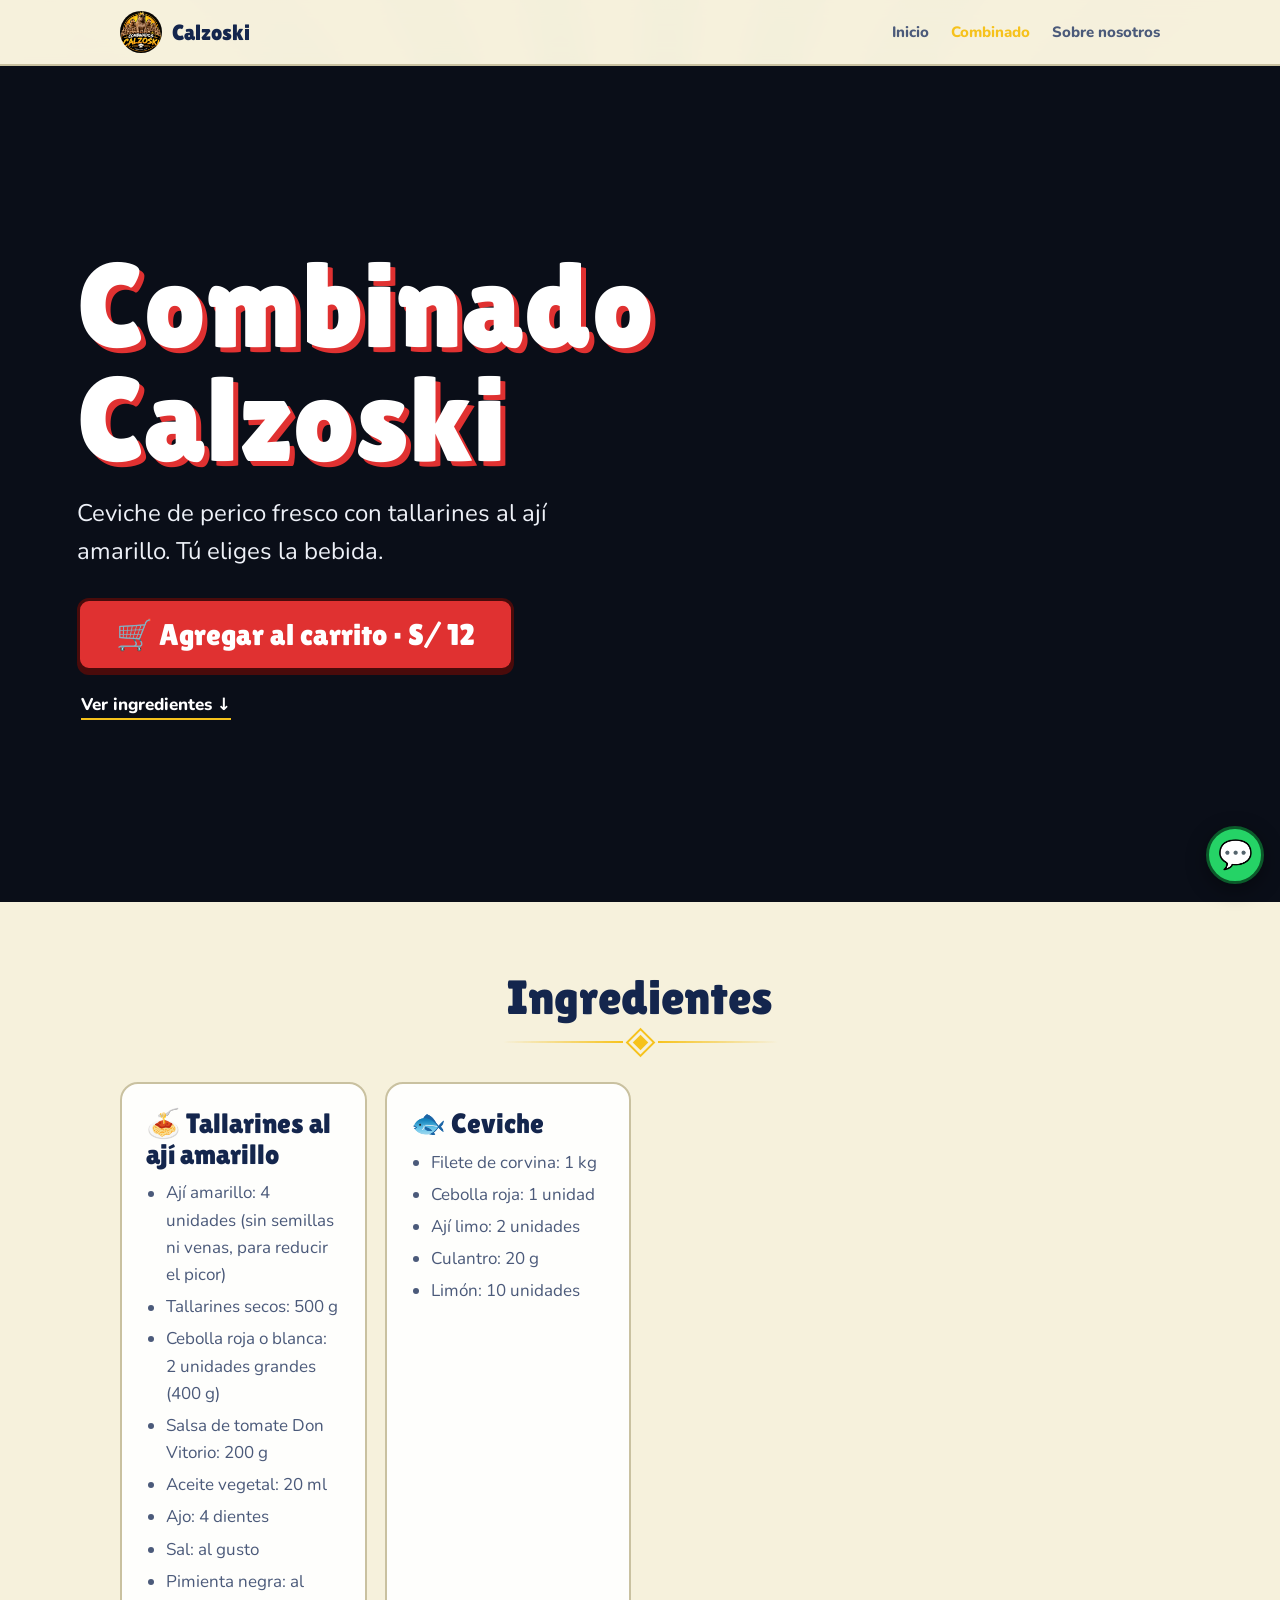
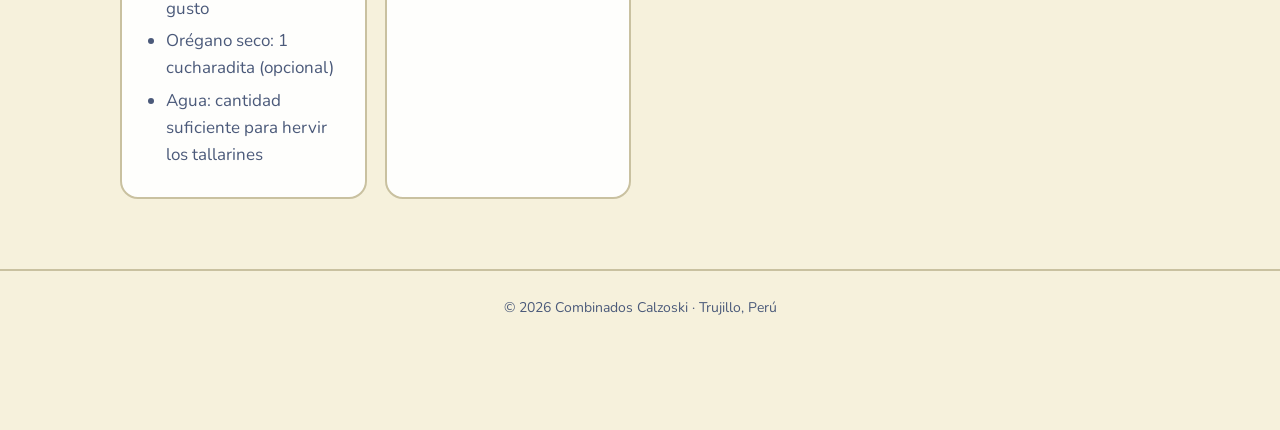
==== combinado.html @ b25fcb8b "Add files via upload" ====
<!DOCTYPE html>
<html lang="es"><head><meta charset="utf-8"><meta name="viewport" content="width=device-width, initial-scale=1, viewport-fit=cover">
<title>Combinado | Combinados Chapala</title>
<link rel="icon" href="logo.png">
<link rel="preconnect" href="https://fonts.googleapis.com"><link rel="preconnect" href="https://fonts.gstatic.com" crossorigin>
<link href="https://fonts.googleapis.com/css2?family=Lilita+One&family=Nunito:wght@400;600;800&display=swap" rel="stylesheet">
<link rel="stylesheet" href="style.css"></head>
<body>

<header><div class="wrap nav"><a class="brand" href="index.html"><img src="logo.png" alt=""><span>Calzoski</span></a><nav><a href="index.html">Inicio</a><a href="combinado.html" aria-current=page>Combinado</a><a href="nosotros.html">Sobre nosotros</a></nav></div></header>
<main><div class="full" id="grid" data-cats="Combinado" data-title="Combinado Calzoski" data-desc="Ceviche de perico fresco con tallarines al ají amarillo. Tú eliges la bebida."></div>
<section id="ingredientes"><div class="wrap"><div class="title"><h2>Ingredientes</h2><div class="orn"><b></b></div></div><div class="grid ing">
<div class="box"><h3>🍝 Tallarines al ají amarillo</h3><ul><li>Ají amarillo: 4 unidades (sin semillas ni venas, para reducir el picor)</li><li>Tallarines secos: 500 g</li><li>Cebolla roja o blanca: 2 unidades grandes (400 g)</li><li>Salsa de tomate Don Vitorio: 200 g</li><li>Aceite vegetal: 20 ml</li><li>Ajo: 4 dientes</li><li>Sal: al gusto</li><li>Pimienta negra: al gusto</li><li>Orégano seco: 1 cucharadita (opcional)</li><li>Agua: cantidad suficiente para hervir los tallarines</li></ul></div>
<div class="box"><h3>🐟 Ceviche</h3><ul><li>Filete de corvina: 1 kg</li><li>Cebolla roja: 1 unidad</li><li>Ají limo: 2 unidades</li><li>Culantro: 20 g</li><li>Limón: 10 unidades</li></ul></div></div></div></section></main>
<footer><div class="wrap">© 2026 Combinados Calzoski · Trujillo, Perú</div></footer>
<script src="app.js"></script></body></html>
---- style.css ----
:root{--bg:#10141d;--panel:#18202e;--line:#2c3a55;--text:#f6f1dc;--muted:#a9b3c7;--red:#e03131;--navy:#14346e;--cream:#f6f1dc;--teal:#5fb8b4;--gold:#f6c21c;
color-scheme:dark;box-sizing:border-box;padding-top:env(safe-area-inset-top,0px);padding-bottom:env(safe-area-inset-bottom,0px)}
@media (prefers-color-scheme:dark){:root:not([data-theme="light"]){--bg:#10141d}}
@media (prefers-color-scheme:light){:root:not([data-theme="dark"]){--bg:#f6f1dc;--panel:#ffffff;--line:#c9c1a0;--text:#14264d;--muted:#4b5a7a;color-scheme:light}}
:root[data-theme="light"]{--bg:#f6f1dc;--panel:#fff;--line:#c9c1a0;--text:#14264d;--muted:#4b5a7a;color-scheme:light}
:root[data-theme="dark"]{--bg:#10141d}
*{box-sizing:border-box}
html{scroll-behavior:smooth;scroll-padding-top:calc(72px + env(safe-area-inset-top,0px))}
body{margin:0;background:var(--bg);color:var(--text);font:400 17px/1.6 Nunito,system-ui,sans-serif;overflow-x:hidden}
body.lock{overflow:hidden}
h1,h2,h3{font-family:'Lilita One',Impact,sans-serif;font-weight:400;line-height:1.1;margin:0}
a{color:inherit}
:focus-visible{outline:3px solid var(--gold);outline-offset:3px}
.wrap{max-width:1080px;margin:0 auto;padding:0 20px}

/* ---------- Pantalla de carga ---------- */
#loader{position:fixed;inset:0;z-index:100;background:#0c1018;display:grid;place-items:center;text-align:center;color:#f6f1dc;transition:opacity .7s,visibility .7s;cursor:pointer;padding:24px}
#loader.out{opacity:0;visibility:hidden}
.burst{position:absolute;inset:-30%;background:repeating-conic-gradient(from 0deg,#1f4f57 0 7.5deg,#0c1018 7.5deg 15deg);opacity:.55;animation:spin 60s linear infinite;mask:radial-gradient(circle,#000 0,transparent 62%);-webkit-mask:radial-gradient(circle,#000 0,transparent 62%)}
@keyframes spin{to{transform:rotate(360deg)}}
.ld{position:relative;width:min(380px,86vw)}
.ld img{width:100%;border-radius:50%;display:block;animation:bob 2.4s ease-in-out infinite;box-shadow:0 0 60px #e0313166}
@keyframes bob{50%{transform:translateY(-10px) rotate(-1.5deg)}}
.bar{margin:28px auto 10px;height:10px;border:2px solid var(--gold);border-radius:99px;padding:2px;background:#0006}
.bar i{display:block;height:100%;width:0;border-radius:99px;background:linear-gradient(90deg,var(--red),var(--gold))}
.pct{font:400 15px 'Lilita One';color:var(--gold);display:flex;justify-content:space-between}
.tip{min-height:3.2em;margin-top:14px;color:#cfd6e6;font-size:15px}
.enter{margin-top:6px;font:400 22px 'Lilita One';color:var(--gold);letter-spacing:.04em;opacity:0;animation:none}
.ready .enter{opacity:1;animation:blink 1.4s ease-in-out infinite}
.ready .bar,.ready .pct{opacity:.35}
@keyframes blink{50%{opacity:.35}}

/* ---------- Cabecera ---------- */
header{position:sticky;top:env(safe-area-inset-top,0px);z-index:20;background:color-mix(in srgb,var(--bg) 88%,transparent);backdrop-filter:blur(10px);border-bottom:2px solid var(--line)}
body::before{content:"";position:fixed;inset:0 0 auto;height:env(safe-area-inset-top,0px);z-index:21;background:var(--bg)}
.nav{display:flex;align-items:center;justify-content:space-between;height:64px}
.brand{display:flex;align-items:center;gap:10px;text-decoration:none;font:400 22px 'Lilita One'}
.brand img{width:42px;height:42px;border-radius:50%}
.nav nav{display:flex;gap:22px}
.nav nav a{text-decoration:none;font-weight:800;font-size:15px;color:var(--muted)}
.nav nav a:hover{color:var(--gold)}
@media(max-width:640px){.nav nav{display:none}}

/* ---------- Hero ---------- */
.hero{position:relative;overflow:hidden;padding:56px 0 90px;background:#0e1830;color:#f6f1dc}
.hero::before{content:"";position:absolute;inset:-40%;background:repeating-conic-gradient(from 0deg at 72% 45%,#1a5d62 0 6deg,#0e1830 6deg 12deg);opacity:.55}
.hero .wrap{position:relative;display:grid;grid-template-columns:1.1fr .9fr;gap:30px;align-items:center}
.hero h1{font-size:clamp(40px,7vw,76px);text-shadow:4px 4px 0 var(--red)}
.hero p{max-width:34ch;color:#dfe5f2;font-size:19px;margin:18px 0 26px}
.btn{display:inline-block;background:var(--gold);color:#241a00;text-decoration:none;font:400 20px 'Lilita One';padding:12px 28px;border-radius:12px;border:3px solid #241a00;box-shadow:0 5px 0 #241a00;cursor:pointer;transition:transform .1s,box-shadow .1s}
.btn:active{transform:translateY(4px);box-shadow:0 1px 0 #241a00}
.btn.red{background:var(--red);color:#fff;border-color:#4a0b0b;box-shadow:0 5px 0 #4a0b0b}
.hero img{width:100%;max-width:400px;justify-self:center;border-radius:50%;box-shadow:0 20px 60px #0008}
.hero svg{position:absolute;left:0;bottom:-1px;width:100%;height:40px;display:block}
@media(max-width:760px){.hero .wrap{grid-template-columns:1fr;text-align:center}.hero p{margin-inline:auto}.hero img{max-width:260px;order:-1}}

/* ---------- Secciones ---------- */
section{padding:70px 0}
.title{text-align:center;margin-bottom:34px}
.title h2{font-size:clamp(32px,5vw,48px)}
.orn{display:flex;align-items:center;justify-content:center;gap:12px;margin-top:12px;color:var(--gold)}
.orn::before,.orn::after{content:"";height:2px;width:min(120px,22vw);background:linear-gradient(90deg,transparent,var(--gold))}
.orn::after{transform:scaleX(-1)}
.orn b{width:11px;height:11px;background:var(--gold);transform:rotate(45deg);outline:2px solid var(--gold);outline-offset:3px}

/* Carta con pestañas (estilo "noticias") */
.tabs{display:flex;gap:8px;overflow-x:auto;justify-content:center;margin-bottom:26px;padding-bottom:6px}
.tab{flex:none;font:400 18px 'Lilita One';color:var(--muted);background:transparent;border:2px solid var(--line);border-radius:99px;padding:8px 22px;cursor:pointer}
.tab[aria-selected="true"]{background:var(--red);color:#fff;border-color:var(--red)}
.grid{display:grid;grid-template-columns:repeat(auto-fill,minmax(240px,1fr));gap:18px}
.card{background:var(--panel);border:2px solid var(--line);border-radius:18px;padding:20px;display:flex;flex-direction:column;position:relative}
.card.hot::after{content:"Favorito";position:absolute;top:-12px;right:16px;background:var(--gold);color:#241a00;font:400 14px 'Lilita One';padding:2px 12px;border-radius:99px}
.card h3{font-size:24px}
.card p{color:var(--muted);font-size:15px;margin:8px 0 16px;flex:1}
.row{display:flex;align-items:center;justify-content:space-between}
.price{font:400 26px 'Lilita One';color:var(--gold)}
:root[data-theme="light"] .price,.lightfix{color:#b3260f}
.add{font:400 16px 'Lilita One';background:var(--navy);color:#fff;border:0;border-radius:10px;padding:8px 16px;cursor:pointer}
.add:hover{background:var(--red)}

/* Nosotros */
.about{background:var(--navy);color:#f6f1dc}
.about .wrap{display:grid;grid-template-columns:1fr 1fr;gap:34px;align-items:center}
.about p{margin:0 0 14px;max-width:52ch}
.stats{display:grid;gap:14px}
.stat{border:2px solid #f6c21c88;border-radius:16px;padding:16px 20px;display:flex;gap:16px;align-items:center;background:#0003}
.stat b{font:400 20px 'Lilita One';color:var(--gold)}
@media(max-width:760px){.about .wrap{grid-template-columns:1fr}}

/* Contacto */
.contact .wrap{display:grid;grid-template-columns:1fr 1fr;gap:20px}
.box{background:var(--panel);border:2px solid var(--line);border-radius:18px;padding:24px}
.box h3{font-size:26px;margin-bottom:10px}
.box p{margin:4px 0;color:var(--muted)}
@media(max-width:760px){.contact .wrap{grid-template-columns:1fr}}
footer{padding:26px 0 110px;text-align:center;color:var(--muted);font-size:14px;border-top:2px solid var(--line)}

/* Barra de pedido */
#cart{position:fixed;left:12px;right:12px;bottom:calc(12px + env(safe-area-inset-bottom,0px));z-index:30;max-width:560px;margin:auto;background:var(--red);color:#fff;border:3px solid #4a0b0b;border-radius:16px;padding:10px 12px 10px 18px;display:none;align-items:center;justify-content:space-between;gap:12px;box-shadow:0 8px 30px #0008}
#cart.on{display:flex}
#cart span{font:400 19px 'Lilita One'}
#cart button{font:400 17px 'Lilita One';border:2px solid #241a00;background:var(--gold);color:#241a00;border-radius:10px;padding:8px 16px;cursor:pointer}
#cart .clr{background:transparent;color:#fff;border-color:#fff8;padding:8px 12px}
@media(prefers-reduced-motion:reduce){.burst,.ld img,.ready .enter,.hero::before{animation:none}html{scroll-behavior:auto}}

/* ===== Fondo animado ===== */
.bg{position:fixed;inset:0;z-index:-1;overflow:hidden;background:var(--bg)}
.bg::before{content:"";position:absolute;inset:-60%;background:repeating-conic-gradient(color-mix(in srgb,var(--teal) 24%,transparent) 0 7.5deg,transparent 7.5deg 15deg);animation:spin 100s linear infinite}
.bg::after{content:"";position:absolute;inset:0;background:radial-gradient(circle at 50% 40%,transparent 20%,var(--bg) 85%)}
.b{position:absolute;bottom:-60px;border-radius:50%;border:2px solid #ffffff55;background:radial-gradient(circle at 30% 30%,#ffffff66,#fff0);animation:rise linear infinite;z-index:1}
@keyframes rise{to{transform:translate(var(--dx),-115vh)}}
.f{position:absolute;left:-90px;z-index:1;opacity:.4;animation:swim linear infinite}
.f span{display:inline-block;transform:scaleX(-1);animation:wob 1.6s ease-in-out infinite}
@keyframes swim{to{transform:translateX(calc(100vw + 180px))}}
@keyframes wob{50%{transform:scaleX(-1) translateY(-9px) rotate(6deg)}}
.wave{position:absolute;left:0;right:0;bottom:0;height:70px;z-index:1;background:radial-gradient(circle at 25px 0,transparent 24px,color-mix(in srgb,var(--navy) 60%,transparent) 25px) 0 0/50px 50px repeat-x;animation:wv 7s linear infinite}
.wave.w2{height:54px;opacity:.6;animation-duration:11s;animation-direction:reverse}
@keyframes wv{to{background-position-x:-100px}}
.hero{background:transparent;color:var(--text)}.hero::before,.hero svg{display:none}.hero p{color:var(--muted)}
.card,.box{background:color-mix(in srgb,var(--panel) 90%,transparent);backdrop-filter:blur(4px)}
.about{background:color-mix(in srgb,var(--navy) 82%,transparent)}
a.card{text-decoration:none;color:inherit;transition:transform .2s,border-color .2s}a.card:hover{transform:translateY(-6px);border-color:var(--gold)}
a.card .em{font-size:44px;line-height:1;margin-bottom:10px}
.nav nav a[aria-current]{color:var(--gold)}
.sub{font-size:30px;margin:34px 0 16px}.sub:first-child{margin-top:0}
.phead{padding:46px 0 10px;text-align:center}.phead h1{font-size:clamp(38px,7vw,64px);text-shadow:3px 3px 0 var(--red)}.phead p{color:var(--muted);max-width:50ch;margin:12px auto 0}
@media(max-width:640px){.nav nav{display:flex;gap:14px;overflow-x:auto}.brand span{display:none}}
@media(prefers-reduced-motion:reduce){.bg::before,.b,.f,.f span,.wave{animation:none}}

/* Carrito desplegable */
#cart{flex-direction:column;align-items:stretch;gap:8px;padding:10px 12px}
#cart .crow{display:flex;align-items:center;justify-content:space-between;gap:10px}
#cart #arrow{background:transparent;color:#fff;border:2px solid #fff9;border-radius:50%;width:38px;height:38px;padding:0;font-size:15px;flex:none;transition:transform .25s}
#cart #arrow[aria-expanded="true"]{transform:rotate(180deg)}
#clist{max-height:40vh;overflow-y:auto;background:#0003;border-radius:10px;padding:4px 12px}
.ci{display:grid;grid-template-columns:1fr auto auto;gap:12px;align-items:center;padding:8px 0;border-bottom:1px dashed #fff5}
.ci:last-child{border-bottom:0}
#cart .ci span{font:600 16px Nunito,sans-serif}
#cart .q{width:30px;height:30px;padding:0;border-radius:50%;background:#fff;color:#4a0b0b;border:2px solid #4a0b0b;font-size:18px;line-height:1}
@media(prefers-reduced-motion:reduce){#cart #arrow{transition:none}}

/* Corrección de capas: fondo siempre detrás del contenido */
.bg{z-index:0;pointer-events:none}
main,footer{position:relative;z-index:2}
#cart{z-index:50}

/* ===== Extras ===== */
.hero img{animation:bob 4s ease-in-out infinite}
.open{display:inline-flex;align-items:center;gap:8px;font-weight:800;font-size:15px;border:2px solid var(--line);border-radius:99px;padding:4px 14px;background:color-mix(in srgb,var(--panel) 80%,transparent)}
.open::before{content:"";width:10px;height:10px;border-radius:50%;background:#3ddc84;animation:pulse 1.6s ease-in-out infinite}
.open.off::before{background:var(--red);animation:none}
@keyframes pulse{50%{box-shadow:0 0 0 7px #3ddc8422;transform:scale(1.15)}}
.marq{overflow:hidden;background:var(--red);border-block:3px solid #4a0b0b;transform:rotate(-1deg);margin:10px -10px 0;color:#fff;font:400 20px 'Lilita One'}
.track{display:flex;width:max-content;animation:mq 28s linear infinite}
.track span{padding:10px 28px;white-space:nowrap}
@keyframes mq{to{transform:translateX(-50%)}}
.card:not(.step):hover{border-color:var(--gold);box-shadow:0 10px 34px #f6c21c26}
.dem{display:inline-block;margin-right:8px}
.step .num{width:46px;height:46px;border-radius:50%;background:var(--gold);color:#241a00;font:400 26px/46px 'Lilita One';text-align:center;margin-bottom:12px;border:3px solid #241a00}
.stars{color:var(--gold);font-size:22px;letter-spacing:3px}
.box b{color:var(--teal);font-size:14px}
.rv{opacity:0;transform:translateY(26px);transition:opacity .6s,transform .6s}.rv.in{opacity:1;transform:none}
#toast{position:fixed;left:50%;bottom:calc(96px + env(safe-area-inset-bottom,0px));transform:translate(-50%,20px);z-index:60;background:var(--gold);color:#241a00;font:400 17px 'Lilita One';padding:8px 20px;border-radius:99px;border:3px solid #241a00;opacity:0;pointer-events:none;transition:.3s;white-space:nowrap;max-width:92vw;overflow:hidden;text-overflow:ellipsis}
#toast.on{opacity:1;transform:translate(-50%,0)}
#cart.bump{animation:bump .4s}
@keyframes bump{40%{transform:scale(1.05)}}
.wafab{position:fixed;right:16px;bottom:calc(16px + env(safe-area-inset-bottom,0px));z-index:40;width:58px;height:58px;border-radius:50%;background:#25d366;border:3px solid #0b5a2a;display:grid;place-items:center;box-shadow:0 6px 20px #0006;text-decoration:none;font-size:28px;transition:transform .2s}
.wafab:hover{transform:scale(1.1)}
#cart.on ~ .wafab{display:none}
@media(prefers-reduced-motion:reduce){.hero img,.track,.open::before,#cart.bump{animation:none}.rv{opacity:1;transform:none;transition:none}}

/* Formulario de pedido */
#co{position:fixed;inset:0;z-index:80;background:#000b;display:flex;align-items:center;justify-content:center;padding:16px;overflow-y:auto}
#co[hidden]{display:none}
.cobox{background:var(--panel);color:var(--text);border:3px solid var(--gold);border-radius:20px;padding:24px;width:min(460px,100%);display:grid;gap:12px;margin:auto}
.cobox h3{font-size:30px}
.cobox label{display:grid;gap:4px;font-weight:800;font-size:14px;color:var(--muted)}
.cobox label[hidden]{display:none}
.cobox input,.cobox select{font:600 16px Nunito,sans-serif;padding:10px 12px;border-radius:10px;border:2px solid var(--line);background:var(--bg);color:var(--text);width:100%}
#cosum{font-size:14px;color:var(--muted)}
#comsg{margin:0;min-height:1.2em;color:var(--gold);font-weight:800;font-size:14px}
.coact{display:flex;gap:10px;justify-content:space-between}
.coact .btn{font-size:17px;padding:10px 18px}

.yqr{width:min(260px,100%);display:block;margin:4px auto;border-radius:14px;background:#fff;padding:8px;border:3px solid #742284}
.cobox p{margin:0}

.solo{grid-template-columns:minmax(0,440px);justify-content:center}
.solo .card h3{font-size:34px}.solo .price{font-size:34px}

/* Tarjeta de producto con foto */
.prod{padding:0;overflow:hidden}
.prod .pic{width:100%;aspect-ratio:4/3;object-fit:cover;display:block;background:#0003}
.prod .pbody{padding:22px;display:flex;flex-direction:column;flex:1}
.prod .pbody p{font-size:16px}
.prod.hot::after{top:12px;right:12px}
.add.buy{width:100%;font-size:21px;padding:13px 16px;background:var(--red);border-radius:12px;border:3px solid #4a0b0b;box-shadow:0 4px 0 #4a0b0b;transition:transform .1s,box-shadow .1s}
.add.buy:hover{background:#c92a2a}
.add.buy:active{transform:translateY(3px);box-shadow:0 1px 0 #4a0b0b}
.solo .prod .pbody h3{font-size:32px}

/* Producto a pantalla completa */
.full{display:block}
.show{position:relative;min-height:calc(100svh - 64px - env(safe-area-inset-top,0px));display:flex;align-items:center;overflow:hidden;color:#fff;background:#0a0e18}
.showpic{position:absolute;inset:0;width:100%;height:100%;object-fit:cover;animation:zoom 18s ease-in-out infinite alternate}
@keyframes zoom{to{transform:scale(1.07)}}
.show::before{content:"";position:absolute;inset:0;z-index:1;background:linear-gradient(90deg,#0a0e18ee 0%,#0a0e18aa 45%,#0a0e1822 100%),linear-gradient(0deg,#0a0e18aa,transparent 45%)}
.showtxt{position:relative;z-index:2;padding:clamp(24px,6vw,90px);max-width:700px}
.showtxt h1{font-size:clamp(54px,10vw,120px);line-height:.95;text-shadow:5px 5px 0 var(--red);margin-bottom:18px}
.showtxt p{font-size:clamp(18px,2.4vw,24px);margin:0 0 28px;color:#eef1f8;max-width:34ch}
.show .add.buy{width:auto;font-size:clamp(22px,3vw,30px);padding:16px 36px}
.show .back{display:inline-block;margin:20px 0 0 4px;color:#fff;font-weight:800;text-decoration:none;border-bottom:2px solid var(--gold)}
@media(max-width:760px){.show{align-items:flex-end}.show::before{background:linear-gradient(0deg,#0a0e18f2 0%,#0a0e18cc 50%,#0a0e1833 100%)}.showtxt{padding-bottom:110px}}
@media(prefers-reduced-motion:reduce){.showpic{animation:none}}

/* Opciones de bebida e ingredientes */
.opts{display:flex;flex-wrap:wrap;gap:12px;margin-bottom:6px}
.showtxt .optl{flex-basis:100%;margin:0;font:400 20px 'Lilita One';color:var(--gold)}
.opts .add.buy{flex:1 1 230px}
.ing ul{margin:10px 0 0;padding-left:20px;color:var(--muted)}.ing li{margin:5px 0}
.ing h3{font-size:28px}

/* Botón principal y ventana para elegir bebida */
.cta{font:400 clamp(22px,3vw,30px) 'Lilita One';background:var(--red);color:#fff;border:3px solid #4a0b0b;border-radius:12px;box-shadow:0 4px 0 #4a0b0b;padding:16px 36px;cursor:pointer;transition:transform .1s,box-shadow .1s}
.cta:hover{background:#c92a2a}.cta:active{transform:translateY(3px);box-shadow:0 1px 0 #4a0b0b}
#dr{position:fixed;inset:0;z-index:90;background:#000b;display:flex;align-items:center;justify-content:center;padding:16px;overflow-y:auto}
#dr[hidden]{display:none}
.drbox{position:relative;background:var(--panel);color:var(--text);border:3px solid var(--gold);border-radius:20px;padding:26px;width:min(640px,100%);margin:auto}
.drbox h3{font-size:32px;padding-right:30px}.drbox p{margin:6px 0 18px;color:var(--muted)}
.drx{position:absolute;top:10px;right:12px;background:transparent;border:0;color:var(--text);font-size:24px;cursor:pointer}
.drgrid{display:grid;grid-template-columns:1fr 1fr;gap:14px}
@media(max-width:520px){.drgrid{grid-template-columns:1fr}}
.dropt{display:flex;flex-direction:column;gap:6px;text-align:left;background:var(--bg);color:var(--text);border:2px solid var(--line);border-radius:16px;padding:0;overflow:hidden;cursor:pointer;font:inherit;transition:border-color .2s,transform .2s}
.dropt:hover{border-color:var(--gold);transform:translateY(-3px)}
.dropt img{width:100%;aspect-ratio:4/3;object-fit:cover;background:#0003;display:block}
.dropt b{font:400 24px 'Lilita One';padding:6px 14px 0}
.dropt span{padding:0 14px;color:var(--muted);font-size:15px;flex:1}
.dropt em{font-style:normal;margin:8px 14px 14px;background:var(--red);color:#fff;font:400 18px 'Lilita One';text-align:center;padding:9px;border-radius:10px}

/* Tarjeta ancha del combinado en la portada */
.wide{display:grid;grid-template-columns:1.15fr 1fr;min-height:440px}
.wide .pic{height:100%;min-height:320px;aspect-ratio:auto}
.wide .pbody{padding:clamp(24px,4vw,52px);justify-content:center}
.wide h3{font-size:clamp(36px,5vw,56px);margin-bottom:8px}
.wide p{font-size:clamp(17px,2vw,20px);margin:0 0 14px;flex:0}
.chips{display:flex;flex-wrap:wrap;gap:8px;margin:0 0 22px}
.chips span{border:2px solid var(--gold);color:var(--gold);border-radius:99px;padding:4px 14px;font-weight:800;font-size:15px}
.wrow{display:flex;align-items:center;gap:20px;flex-wrap:wrap}
.wide .price{font-size:clamp(40px,6vw,56px)}
.wide .btn{font-size:22px;padding:14px 34px}
.wide:hover .btn{background:#c92a2a}
@media(max-width:760px){.wide{grid-template-columns:1fr}.wide .pic{height:auto;min-height:0;aspect-ratio:16/10}}

.wide .price small{font:800 16px Nunito,sans-serif;color:var(--muted)}
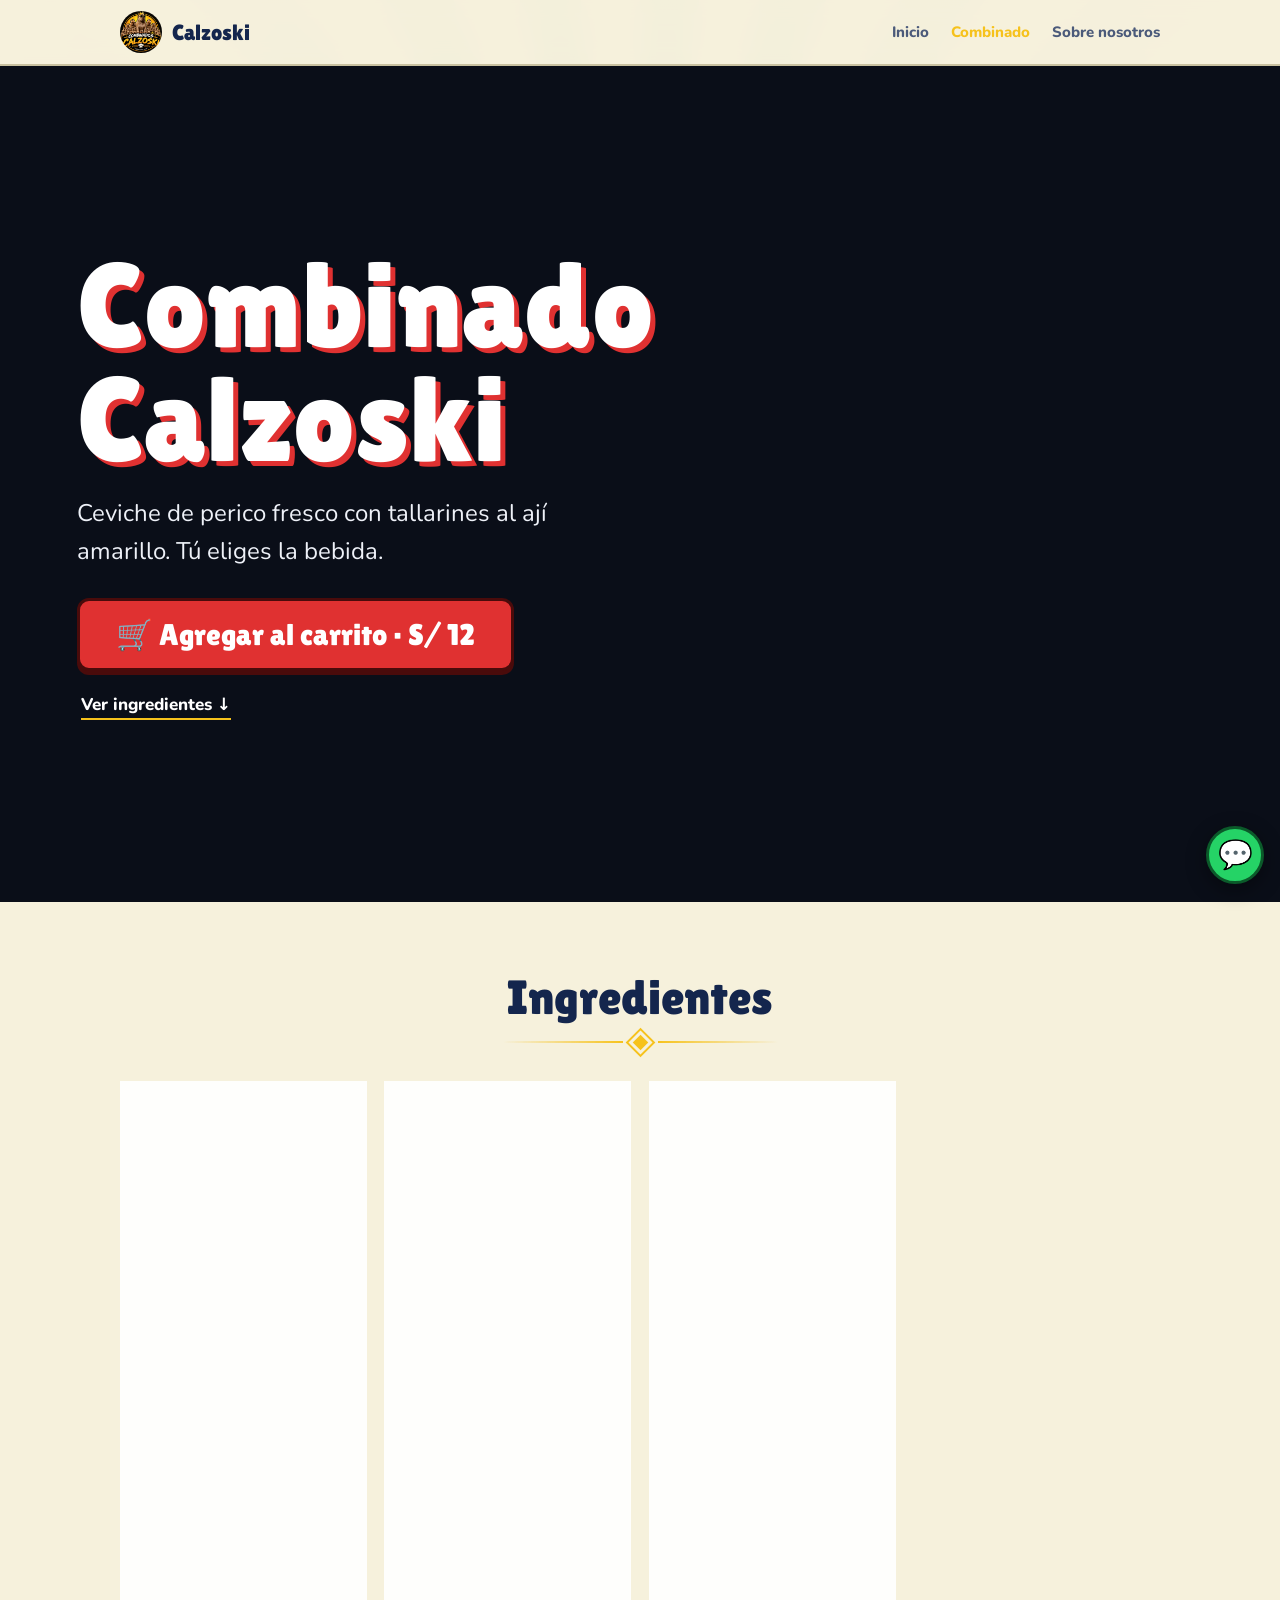
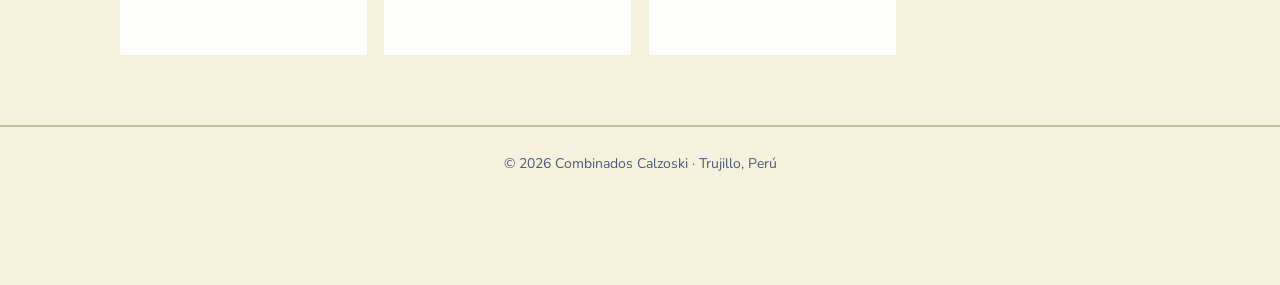
==== commit 8c6c3bee: "Update combinado.html" ====
--- a/combinado.html
+++ b/combinado.html
@@ -10,7 +10,8 @@
 <header><div class="wrap nav"><a class="brand" href="index.html"><img src="logo.png" alt=""><span>Calzoski</span></a><nav><a href="index.html">Inicio</a><a href="combinado.html" aria-current=page>Combinado</a><a href="nosotros.html">Sobre nosotros</a></nav></div></header>
 <main><div class="full" id="grid" data-cats="Combinado" data-title="Combinado Calzoski" data-desc="Ceviche de perico fresco con tallarines al ají amarillo. Tú eliges la bebida."></div>
 <section id="ingredientes"><div class="wrap"><div class="title"><h2>Ingredientes</h2><div class="orn"><b></b></div></div><div class="grid ing">
-<div class="box"><h3>🍝 Tallarines al ají amarillo</h3><ul><li>Ají amarillo: 4 unidades (sin semillas ni venas, para reducir el picor)</li><li>Tallarines secos: 500 g</li><li>Cebolla roja o blanca: 2 unidades grandes (400 g)</li><li>Salsa de tomate Don Vitorio: 200 g</li><li>Aceite vegetal: 20 ml</li><li>Ajo: 4 dientes</li><li>Sal: al gusto</li><li>Pimienta negra: al gusto</li><li>Orégano seco: 1 cucharadita (opcional)</li><li>Agua: cantidad suficiente para hervir los tallarines</li></ul></div>
+<div class="box"><h3>🍝 Tallarín</h3><ul><li>Tallarines secos: 500 g</li><li>Cebolla roja o blanca: 2 unidades grandes (400 g)</li><li>Salsa de tomate Don Vittorio: 200 g</li><li>Aceite vegetal: 20 ml</li><li>Ajo: 4 dientes</li><li>Sal: al gusto</li><li>Pimienta negra: al gusto</li><li>Orégano seco: 1 cucharadita (opcional)</li><li>Agua: cantidad suficiente para hervir los tallarines</li></ul></div>
+<div class="box"><h3>🧀 Crema huancaína</h3><ul><li>Ají amarillo: 4 unidades (sin semillas ni venas, para reducir el picor)</li><li>Queso fresco: 50 g</li><li>Leche evaporada: 1 lata de 300 g aprox.</li><li>Galletas de soda: 2 paquetes pequeños (unas 6–8 unidades)</li><li>Aceite vegetal: 2–3 cucharadas</li><li>Ajo: 1 diente pequeño (opcional)</li><li>Sal: al gusto</li></ul></div>
 <div class="box"><h3>🐟 Ceviche</h3><ul><li>Filete de corvina: 1 kg</li><li>Cebolla roja: 1 unidad</li><li>Ají limo: 2 unidades</li><li>Culantro: 20 g</li><li>Limón: 10 unidades</li></ul></div></div></div></section></main>
 <footer><div class="wrap">© 2026 Combinados Calzoski · Trujillo, Perú</div></footer>
-<script src="app.js"></script></body></html>+<script src="app.js"></script></body></html>
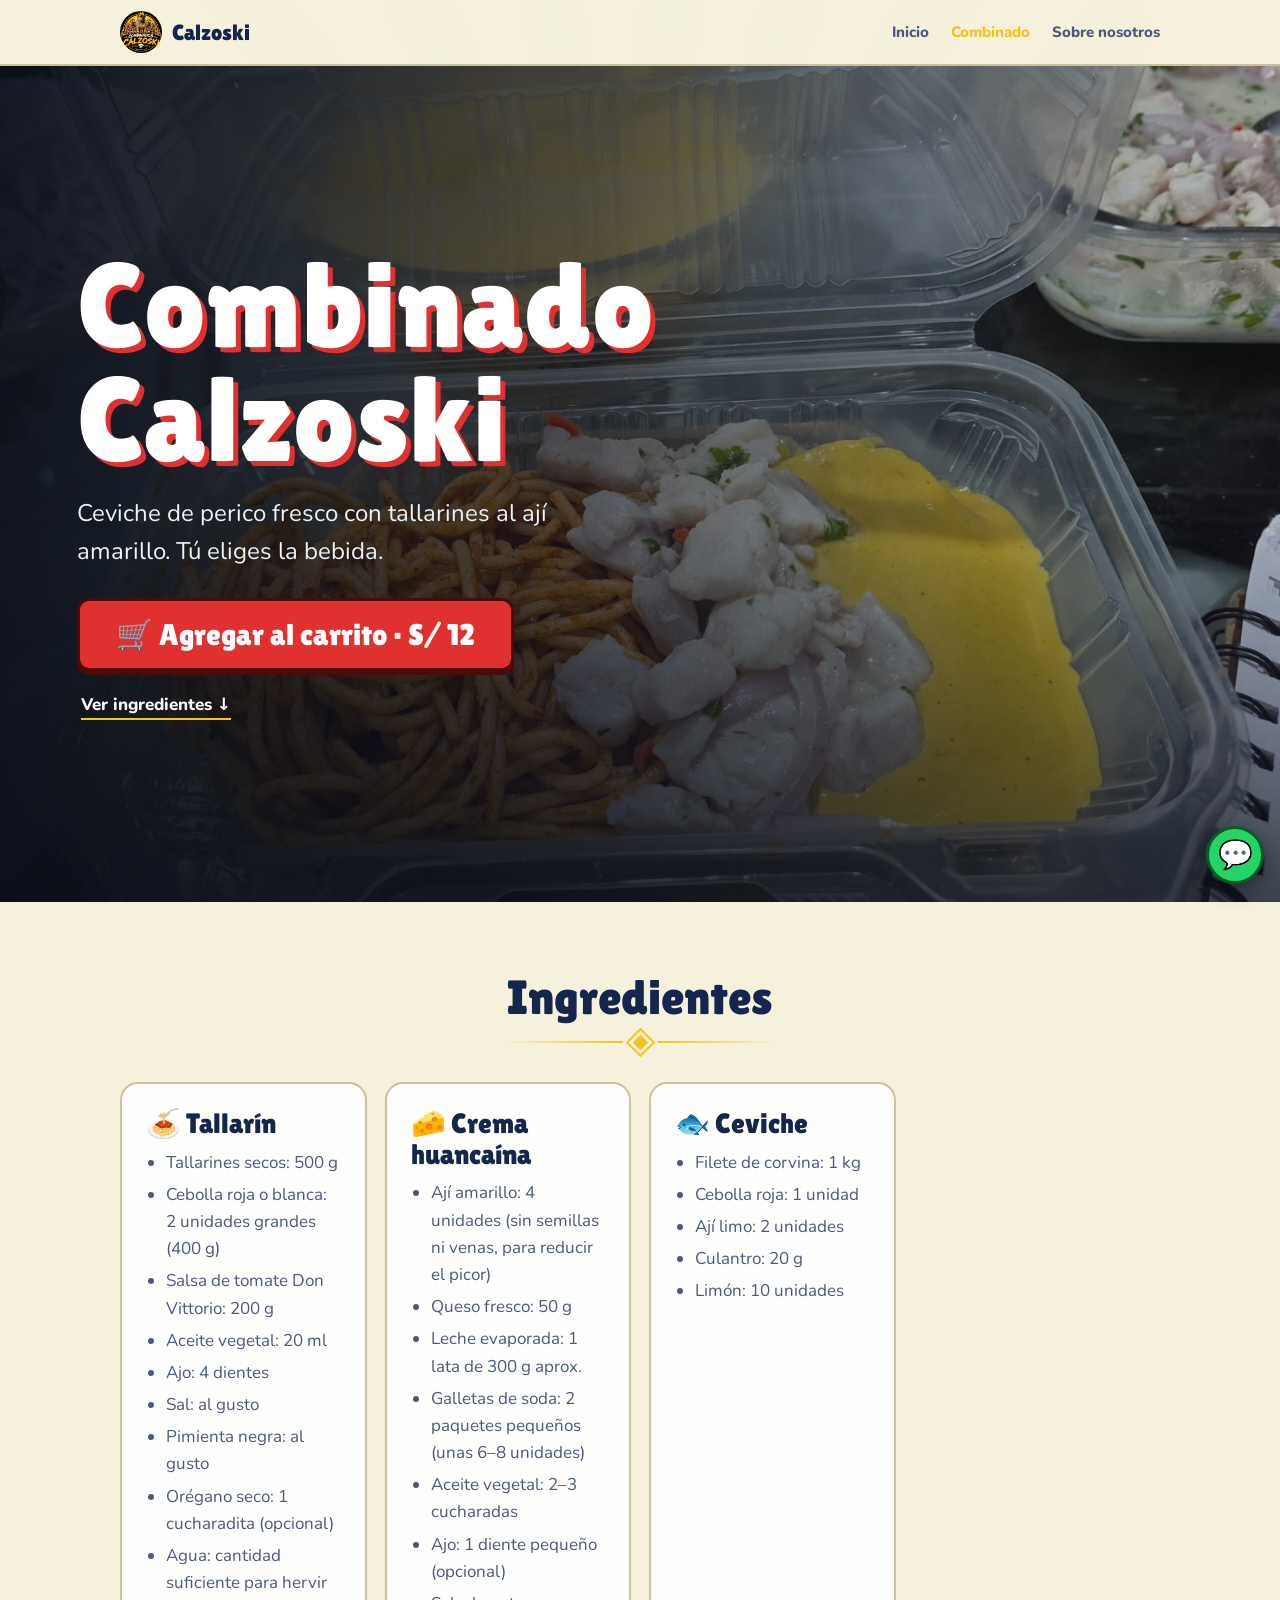
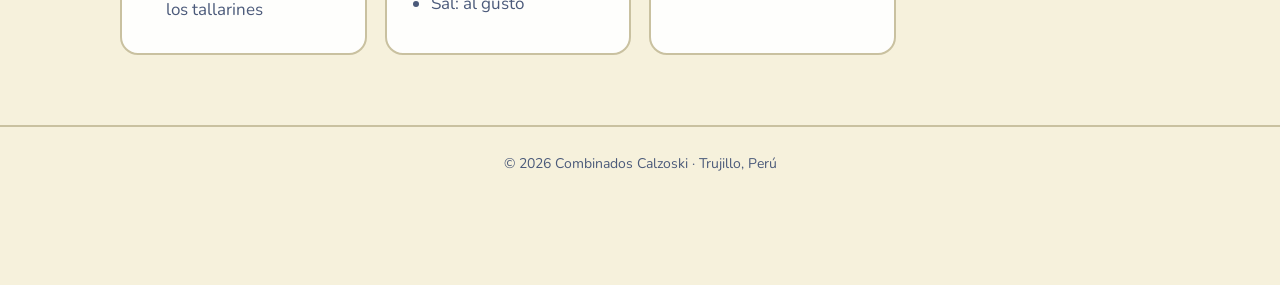
==== commit a8554965: "Update combinado.html" ====
--- a/combinado.html
+++ b/combinado.html
@@ -1,6 +1,6 @@
 <!DOCTYPE html>
 <html lang="es"><head><meta charset="utf-8"><meta name="viewport" content="width=device-width, initial-scale=1, viewport-fit=cover">
-<title>Combinado | Combinados Chapala</title>
+<title>Combinado</title>
 <link rel="icon" href="logo.png">
 <link rel="preconnect" href="https://fonts.googleapis.com"><link rel="preconnect" href="https://fonts.gstatic.com" crossorigin>
 <link href="https://fonts.googleapis.com/css2?family=Lilita+One&family=Nunito:wght@400;600;800&display=swap" rel="stylesheet">
--- a/style.css
+++ b/style.css
@@ -251,4 +251,4 @@
 .wide:hover .btn{background:#c92a2a}
 @media(max-width:760px){.wide{grid-template-columns:1fr}.wide .pic{height:auto;min-height:0;aspect-ratio:16/10}}
 
-.wide .price small{font:800 16px Nunito,sans-serif;color:var(--muted)}+.wide .price small{font:800 16px Nunito,sans-serif;color:var(--muted)}
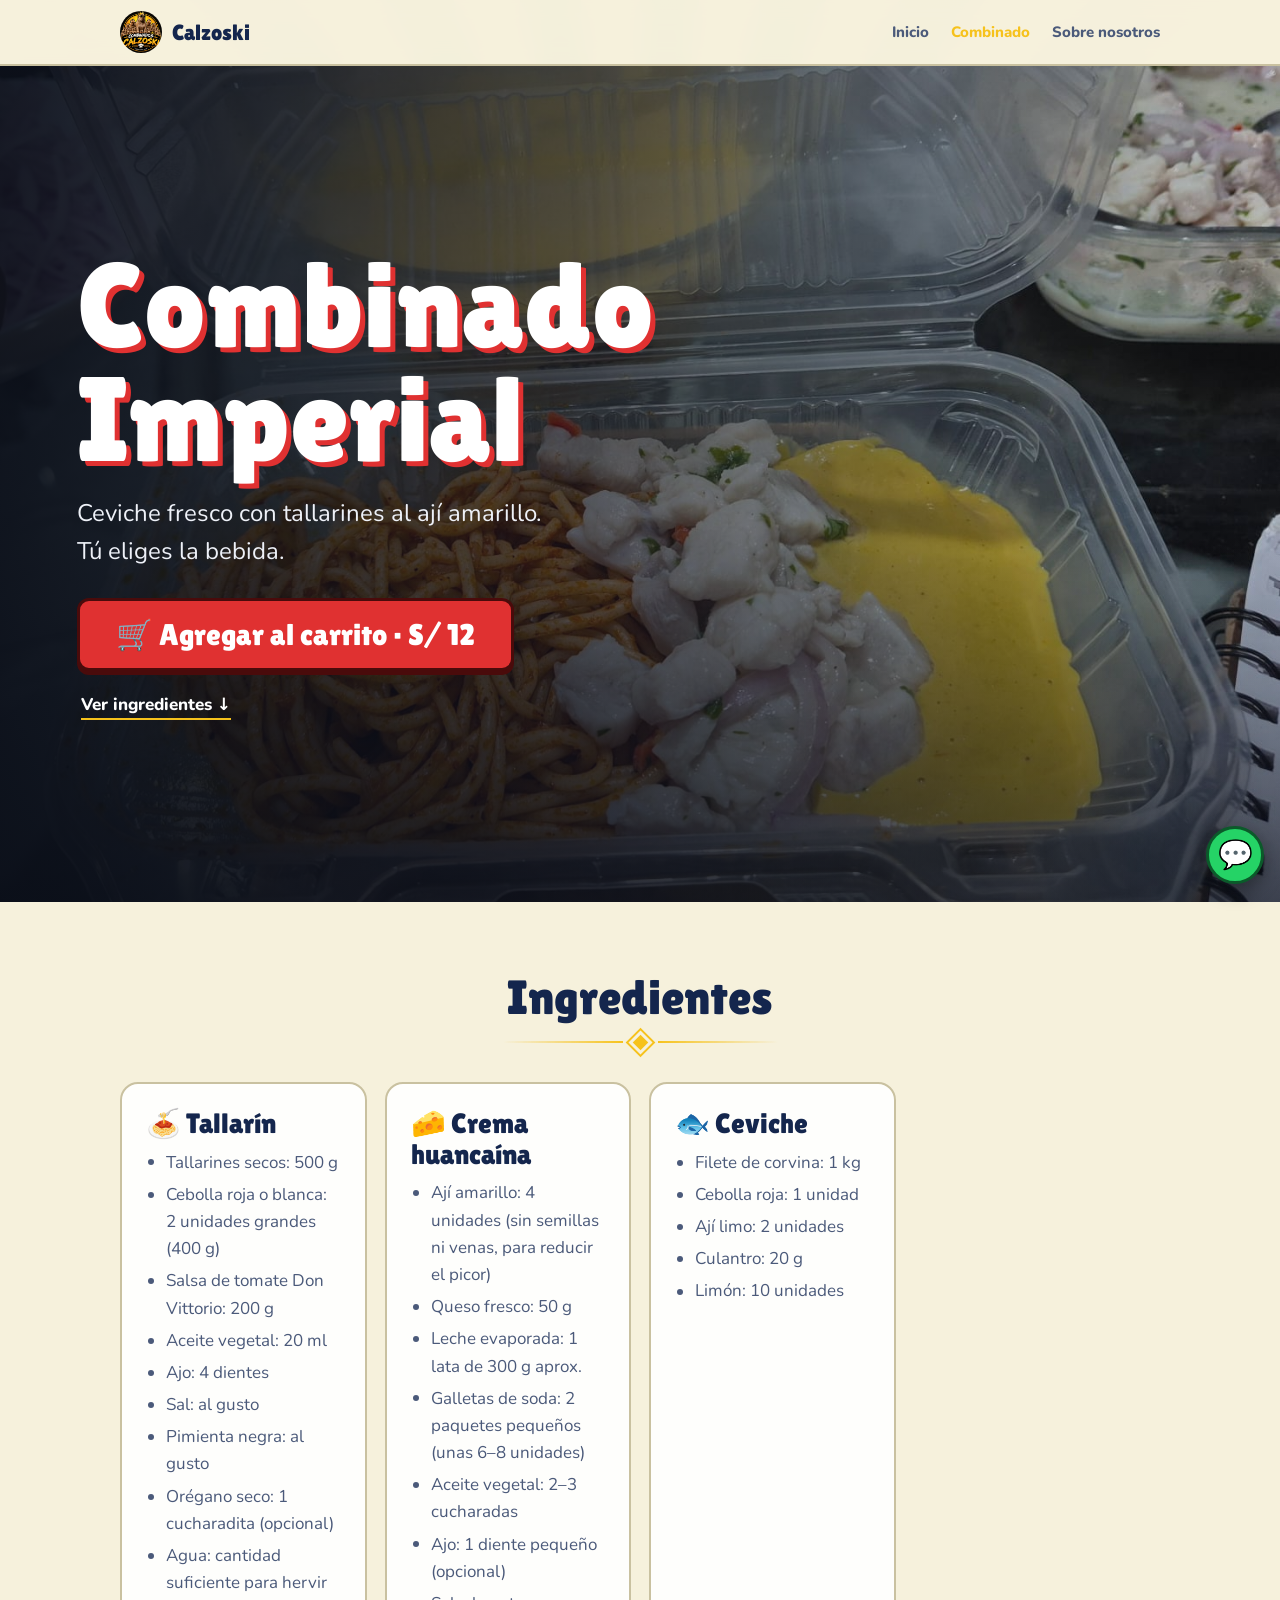
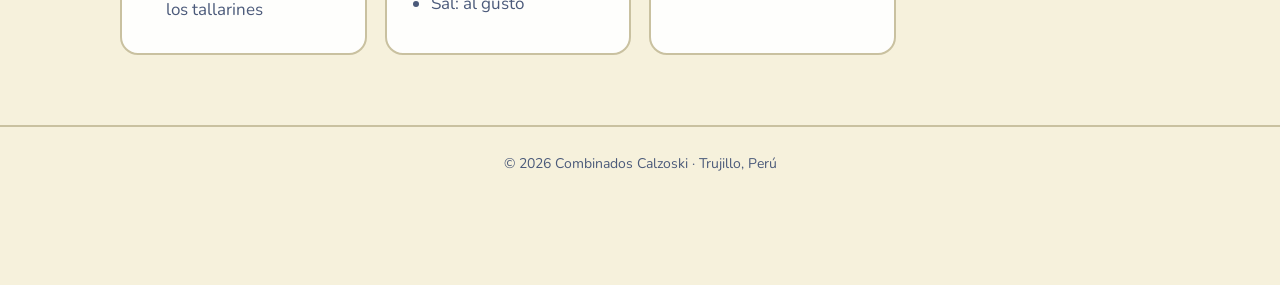
==== commit 15aab128: "Update combinado.html" ====
--- a/combinado.html
+++ b/combinado.html
@@ -8,7 +8,7 @@
 <body>
 
 <header><div class="wrap nav"><a class="brand" href="index.html"><img src="logo.png" alt=""><span>Calzoski</span></a><nav><a href="index.html">Inicio</a><a href="combinado.html" aria-current=page>Combinado</a><a href="nosotros.html">Sobre nosotros</a></nav></div></header>
-<main><div class="full" id="grid" data-cats="Combinado" data-title="Combinado Calzoski" data-desc="Ceviche de perico fresco con tallarines al ají amarillo. Tú eliges la bebida."></div>
+<main><div class="full" id="grid" data-cats="Combinado" data-title="Combinado Imperial" data-desc="Ceviche fresco con tallarines al ají amarillo. Tú eliges la bebida."></div>
 <section id="ingredientes"><div class="wrap"><div class="title"><h2>Ingredientes</h2><div class="orn"><b></b></div></div><div class="grid ing">
 <div class="box"><h3>🍝 Tallarín</h3><ul><li>Tallarines secos: 500 g</li><li>Cebolla roja o blanca: 2 unidades grandes (400 g)</li><li>Salsa de tomate Don Vittorio: 200 g</li><li>Aceite vegetal: 20 ml</li><li>Ajo: 4 dientes</li><li>Sal: al gusto</li><li>Pimienta negra: al gusto</li><li>Orégano seco: 1 cucharadita (opcional)</li><li>Agua: cantidad suficiente para hervir los tallarines</li></ul></div>
 <div class="box"><h3>🧀 Crema huancaína</h3><ul><li>Ají amarillo: 4 unidades (sin semillas ni venas, para reducir el picor)</li><li>Queso fresco: 50 g</li><li>Leche evaporada: 1 lata de 300 g aprox.</li><li>Galletas de soda: 2 paquetes pequeños (unas 6–8 unidades)</li><li>Aceite vegetal: 2–3 cucharadas</li><li>Ajo: 1 diente pequeño (opcional)</li><li>Sal: al gusto</li></ul></div>
